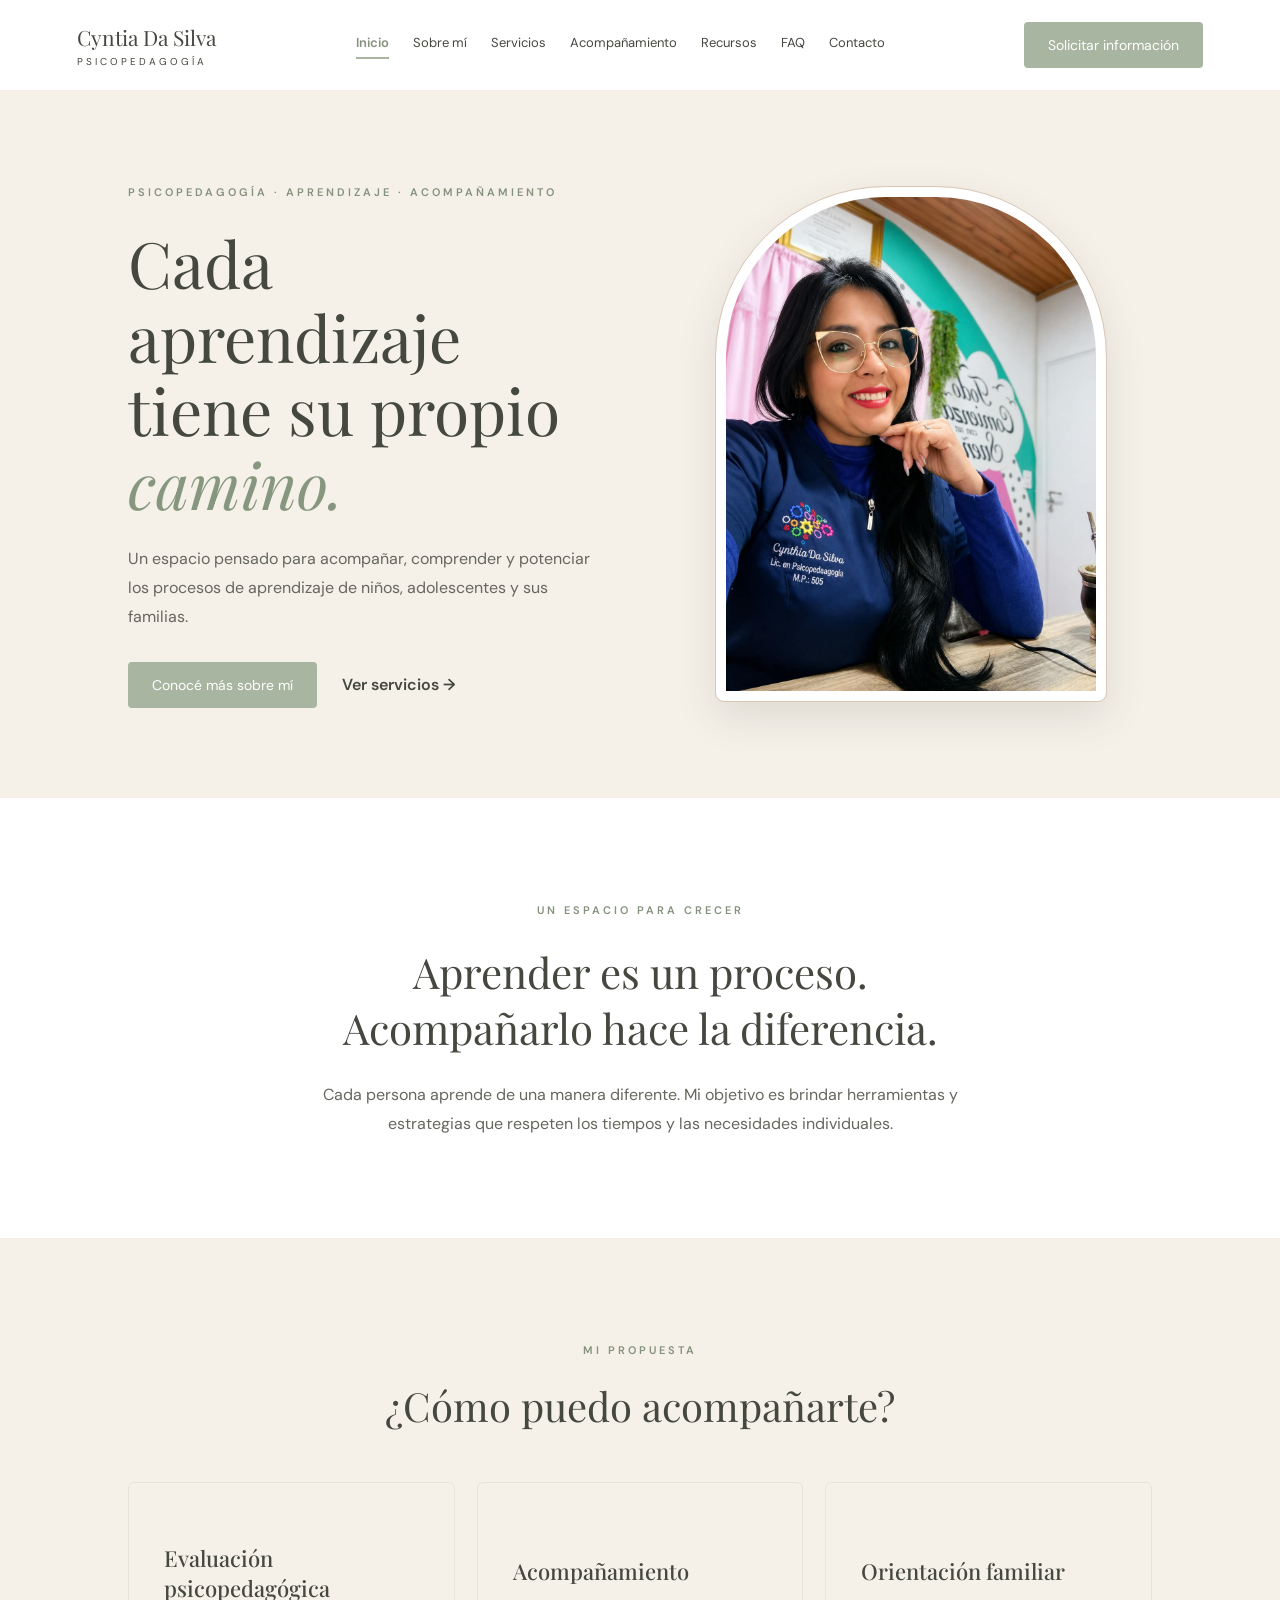
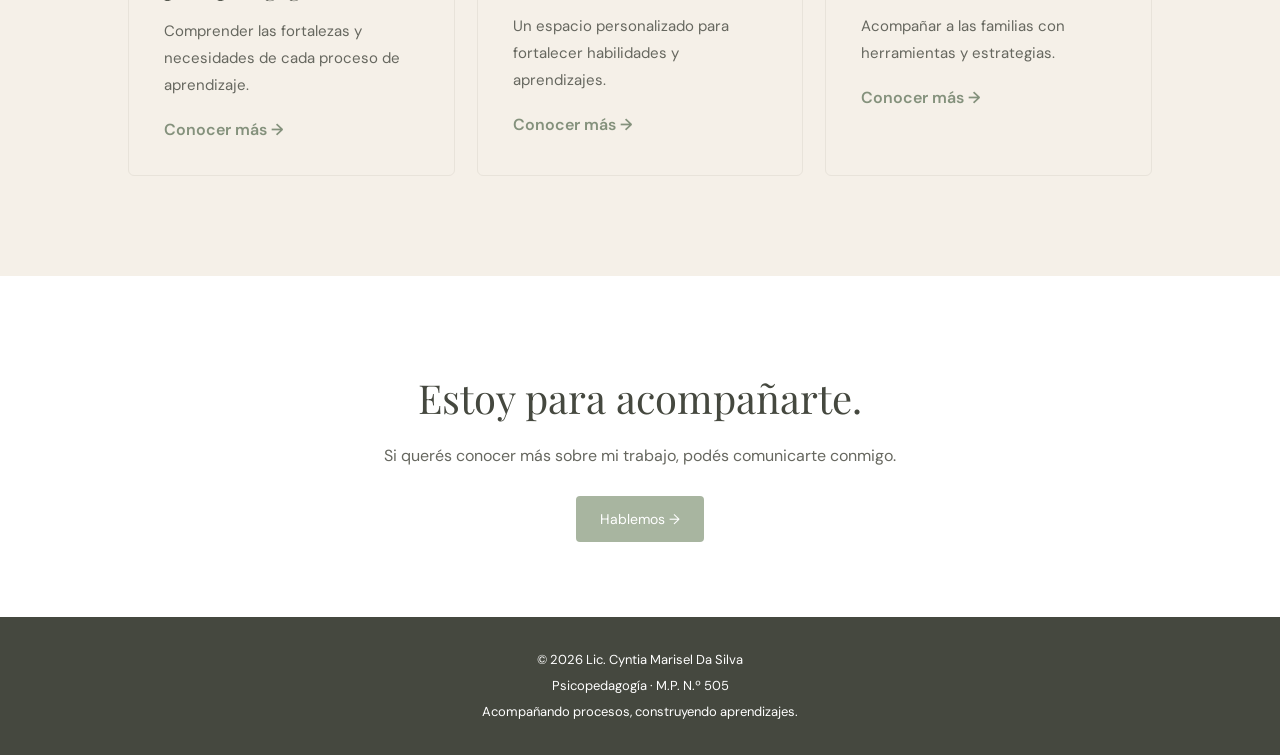
==== index.html @ ce9f972b "Actualizacion pagina de recursos" ====
<!DOCTYPE html>
<html lang="es">

<head>
    <meta charset="UTF-8">
    <meta name="viewport" content="width=device-width, initial-scale=1.0">

    <title>Inicio | Psicopedagogía</title>

    <meta name="description" content="Acompañamiento psicopedagógico para niños, adolescentes y familias.">

    <link rel="stylesheet" href="css/styles.css">

    <link rel="preconnect" href="https://fonts.googleapis.com">
    <link rel="preconnect" href="https://fonts.gstatic.com" crossorigin>

    <link href="https://fonts.googleapis.com/css2?family=DM+Sans:wght@400;500;600;700&family=Playfair+Display:wght@400;500;600&display=swap" rel="stylesheet">
</head>

<body>

    <!-- ENCABEZADO -->
    <header class="navbar">

        <a href="index.html" class="logo">
            Cyntia Da Silva
            <span>PSICOPEDAGOGÍA</span>
        </a>

        <nav>
            <ul class="nav-links">
                <li><a href="index.html" class="active">Inicio</a></li>
                <li><a href="sobre-mi.html">Sobre mí</a></li>
                <li><a href="servicios.html">Servicios</a></li>
                <li><a href="acompanamiento.html">Acompañamiento</a></li>
                <li><a href="recursos.html">Recursos</a></li>
                <li><a href="preguntas.html">FAQ</a></li>
                <li><a href="contacto.html">Contacto</a></li>
            </ul>
        </nav>

        <a href="contacto.html" class="nav-button">
            Solicitar información
        </a>

    </header>


    <!-- PRESENTACIÓN PRINCIPAL -->
    <main>

        <section class="hero">

            <div class="hero-content">

                <span class="eyebrow">
                    PSICOPEDAGOGÍA · APRENDIZAJE · ACOMPAÑAMIENTO
                </span>

                <h1>
                    Cada aprendizaje
                    tiene su propio
                    <span>camino.</span>
                </h1>

                <p>
                    Un espacio pensado para acompañar,
                    comprender y potenciar los procesos
                    de aprendizaje de niños, adolescentes
                    y sus familias.
                </p>

                <div class="hero-buttons">

                    <a href="sobre-mi.html" class="primary-button">
                        Conocé más sobre mí
                    </a>

                    <a href="servicios.html" class="secondary-button">
                        Ver servicios →
                    </a>

                </div>

            </div>


            <div class="hero-image">

                <img src="img/psicopedagoga.jpeg"
                     alt="Psicopedagoga">

            </div>

        </section>


        <!-- FRASE INSTITUCIONAL -->
        <section class="intro">

            <span class="eyebrow">UN ESPACIO PARA CRECER</span>

            <h2>
                Aprender es un proceso.
                <br>
                Acompañarlo hace la diferencia.
            </h2>

            <p>
                Cada persona aprende de una manera diferente.
                Mi objetivo es brindar herramientas y estrategias
                que respeten los tiempos y las necesidades
                individuales.
            </p>

        </section>


        <!-- ACCESOS A SERVICIOS -->
        <section class="home-services">

            <span class="eyebrow">MI PROPUESTA</span>

            <h2>¿Cómo puedo acompañarte?</h2>

            <div class="service-grid">

                <article class="service-card">
                    <h3>Evaluación psicopedagógica</h3>
                    <p>
                        Comprender las fortalezas y necesidades
                        de cada proceso de aprendizaje.
                    </p>
                    <a href="servicios.html">Conocer más →</a>
                </article>

                <article class="service-card">
                    <h3>Acompañamiento</h3>
                    <p>
                        Un espacio personalizado para fortalecer
                        habilidades y aprendizajes.
                    </p>
                    <a href="acompanamiento.html">Conocer más →</a>
                </article>

                <article class="service-card">
                    <h3>Orientación familiar</h3>
                    <p>
                        Acompañar a las familias con herramientas
                        y estrategias.
                    </p>
                    <a href="servicios.html">Conocer más →</a>
                </article>

            </div>

        </section>


        <!-- CONTACTO -->
        <section class="home-contact">

            <h2>Estoy para acompañarte.</h2>

            <p>
                Si querés conocer más sobre mi trabajo,
                podés comunicarte conmigo.
            </p>

            <a href="contacto.html" class="primary-button">
                Hablemos →
            </a>

        </section>

    </main>


    <!-- PIE DE PÁGINA -->
    <footer class="footer">

        <p>
            © 2026 Lic. Cyntia Marisel Da Silva
        </p>

        <p>
            Psicopedagogía · M.P. N.º 505
        </p>

        <p>
            Acompañando procesos, construyendo aprendizajes.
        </p>

    </footer>


    <script src="js/main.js"></script>

</body>
</html>
---- css/styles.css ----
/* =================================
   1. VARIABLES Y CONFIGURACIÓN
================================= */

:root {
    --sage: #A8B5A0;
    --cream: #F5F0E8;
    --beige: #D9C8B8;
    --white: #FFFFFF;
    --dark: #45483F;
    --text: #66675F;
}

* {
    margin: 0;
    padding: 0;
    box-sizing: border-box;
}

html {
    scroll-behavior: smooth;
}

body {
    font-family: 'DM Sans', sans-serif;
    background: var(--cream);
    color: var(--dark);
}


/* =================================
   2. NAVEGACIÓN
================================= */

.navbar {
    min-height: 90px;
    padding: 20px 6%;
    display: flex;
    align-items: center;
    justify-content: space-between;
    gap: 25px;
    background: var(--white);
}

.logo {
    font-family: 'Playfair Display', serif;
    font-size: 21px;
    color: var(--dark);
    text-decoration: none;
    white-space: nowrap;
}

.logo span {
    display: block;
    font-family: 'DM Sans', sans-serif;
    font-size: 10px;
    letter-spacing: 3px;
    margin-top: 4px;
}

.nav-links {
    display: flex;
    gap: 24px;
    list-style: none;
}

.nav-links a {
    text-decoration: none;
    color: var(--dark);
    font-size: 13px;
    transition: 0.3s;
}

.nav-links a:hover,
.nav-links a.active {
    color: #84917C;
}

.nav-button,
.primary-button {
    background: var(--sage);
    color: var(--white);
    padding: 14px 24px;
    text-decoration: none;
    border-radius: 4px;
    display: inline-block;
    transition: 0.3s;
    font-size: 14px;
}

.nav-button:hover,
.primary-button:hover {
    background: var(--dark);
}


/* =================================
   3. PRESENTACIÓN PRINCIPAL
================================= */

.hero {
    min-height: 620px;
    padding: 90px 10%;
    display: grid;
    grid-template-columns: 1fr 1fr;
    align-items: center;
    gap: 60px;
}

.eyebrow {
    font-size: 11px;
    letter-spacing: 3px;
    color: #84917C;
    font-weight: 600;
}

.hero h1 {
    font-family: 'Playfair Display', serif;
    font-size: clamp(42px, 5vw, 66px);
    line-height: 1.15;
    margin: 25px 0;
    font-weight: 400;
}

.hero h1 span {
    color: #87977F;
    font-style: italic;
}

.hero-content p {
    color: var(--text);
    line-height: 1.8;
    max-width: 470px;
    margin-bottom: 30px;
}

.hero-buttons {
    display: flex;
    align-items: center;
    gap: 25px;
    flex-wrap: wrap;
}

.secondary-button {
    color: var(--dark);
    text-decoration: none;
    font-weight: 600;
}

.hero-image {
    display: flex;
    justify-content: center;
    align-items: center;
    height: auto;
    overflow: visible;
}

.hero-image img {
    width: 100%;
    max-width: 390px;
    height: auto;
    max-height: 520px;
    object-fit: contain;
    display: block;

    /* Marco */
    border: 10px solid #FFFFFF;
    outline: 1px solid #D9C8B8;

    /* Forma */
    border-radius: 170px 170px 8px 8px;

    /* Sombra elegante */
    box-shadow: 0 15px 40px rgba(69, 72, 63, 0.13);
}


/* =================================
   4. INTRODUCCIÓN
================================= */

.intro {
    background: var(--white);
    padding: 100px 10%;
    text-align: center;
}

.intro h2 {
    font-family: 'Playfair Display', serif;
    font-size: 42px;
    font-weight: 400;
    margin: 25px 0;
}

.intro p {
    max-width: 650px;
    margin: auto;
    color: var(--text);
    line-height: 1.8;
}


/* =================================
   5. SERVICIOS
================================= */

.home-services {
    padding: 100px 10%;
    text-align: center;
}

.home-services h2,
.home-contact h2 {
    font-family: 'Playfair Display', serif;
    font-size: 40px;
    font-weight: 400;
    margin: 20px 0;
}

.service-grid {
    display: grid;
    grid-template-columns: repeat(3, 1fr);
    gap: 22px;
    margin-top: 50px;
    text-align: left;
}

.service-card {
    background: var(--white);
    padding: 35px;
    border-radius: 5px;
    border: 1px solid #E8E3DA;
    transition: 0.3s;
}

.service-card:hover {
    transform: translateY(-5px);
    box-shadow: 0 10px 30px rgba(0,0,0,0.05);
}

.service-card h3 {
    font-family: 'Playfair Display', serif;
    font-size: 23px;
    margin-bottom: 15px;
}

.service-card p {
    color: var(--text);
    line-height: 1.7;
}

.service-card a {
    display: inline-block;
    margin-top: 20px;
    color: #84917C;
    text-decoration: none;
    font-weight: 600;
}


/* =================================
   6. CONTACTO
================================= */

.home-contact {
    background: var(--white);
    text-align: center;
    padding: 90px 10%;
}

.home-contact p {
    margin-bottom: 25px;
    color: var(--text);
    line-height: 1.8;
}


/* =================================
   7. PIE DE PÁGINA
================================= */

.footer {
    background: var(--dark);
    color: white;
    text-align: center;
    padding: 30px;
    font-size: 13px;
    line-height: 2;
}


/* =================================
   8. RESPONSIVE
================================= */

@media (max-width: 1100px) {

    .navbar {
        flex-wrap: wrap;
        justify-content: center;
    }

    .nav-links {
        flex-wrap: wrap;
        justify-content: center;
    }

}

@media (max-width: 768px) {

    .navbar {
        padding: 20px 5%;
    }

    .nav-links {
        gap: 15px;
    }

    .nav-button {
        display: none;
    }

    .hero {
        grid-template-columns: 1fr;
        padding: 65px 7%;
        gap: 40px;
    }

    .hero-image img {
        height: 350px;
    }

    .hero-buttons {
        align-items: flex-start;
    }

    .service-grid {
        grid-template-columns: 1fr;
    }

    .intro,
    .home-services,
    .home-contact {
        padding: 70px 7%;
    }

    .intro h2,
    .home-services h2,
    .home-contact h2 {
        font-size: 32px;
    }

}


/* =================================
   SOBRE MI - PRESENTACIÓN
================================= */

.about-hero {
    padding: 100px 10%;
    display: grid;
    grid-template-columns: 0.9fr 1.1fr;
    align-items: center;
    gap: 80px;
}

.about-photo {
    display: flex;
    justify-content: center;
}

.about-photo img {
    width: 100%;
    max-width: 390px;
    max-height: 520px;
    object-fit: contain;
    border: 10px solid var(--white);
    outline: 1px solid var(--beige);
    border-radius: 170px 170px 8px 8px;
    box-shadow: 0 15px 40px rgba(69,72,63,0.13);
}

.about-content h1 {
    font-family: 'Playfair Display', serif;
    font-size: clamp(38px, 4vw, 55px);
    font-weight: 400;
    line-height: 1.2;
    margin: 25px 0;
}

.about-content h1 span {
    display: block;
    color: #87977F;
    font-style: italic;
}

.about-content h3 {
    font-size: 17px;
    margin-bottom: 8px;
}

.professional-number {
    display: block;
    color: var(--text);
    font-size: 13px;
    margin-bottom: 25px;
}

.about-content p {
    color: var(--text);
    line-height: 1.9;
    margin-bottom: 25px;
}


/* =================================
   RECORRIDO PROFESIONAL
================================= */

.about-career {
    padding: 100px 10%;
    background: var(--white);
}

.section-heading {
    text-align: center;
    max-width: 700px;
    margin: auto;
}

.section-heading h2 {
    font-family: 'Playfair Display', serif;
    font-size: 42px;
    font-weight: 400;
    margin: 25px 0;
}

.section-heading p {
    color: var(--text);
    line-height: 1.8;
}

.career-grid {
    display: grid;
    grid-template-columns: repeat(3, 1fr);
    gap: 25px;
    margin-top: 60px;
}

.career-card {
    padding: 35px;
    background: var(--cream);
    border-radius: 6px;
    transition: 0.3s;
}

.career-card:hover {
    transform: translateY(-5px);
}

.career-number {
    color: #84917C;
    font-size: 13px;
    letter-spacing: 2px;
}

.career-card h3 {
    font-family: 'Playfair Display', serif;
    font-size: 23px;
    margin: 25px 0 15px;
}

.career-card p {
    color: var(--text);
    line-height: 1.8;
}



/* =================================
   MI MIRADA PSICOPEDAGÓGICA
================================= */

.about-philosophy {
    background: var(--cream);
    padding: 110px 8%;
    text-align: center;
}

.philosophy-content {
    max-width: 760px;
    margin: 0 auto;
}

.about-philosophy h2 {
    font-family: 'Playfair Display', serif;
    font-size: clamp(34px, 4vw, 48px);
    font-weight: 400;
    line-height: 1.25;
    margin: 28px auto;
    color: var(--dark);
}

.about-philosophy p {
    max-width: 680px;
    margin: 0 auto;
    color: var(--text);
    font-size: 16px;
    line-height: 2;
}

/* VERSIÓN MÓVIL */

@media (max-width: 768px) {
    .about-philosophy {
        padding: 75px 7%;
    }

    .about-philosophy h2 {
        font-size: 34px;
    }

    .about-philosophy p {
        font-size: 15px;
    }
}




/* =================================
   MI COMPROMISO
================================= */

.about-commitment {
    background: var(--beige);
    padding: 100px 8%;
    text-align: center;
}

.about-commitment .eyebrow {
    color: var(--dark);
}

.about-commitment h2 {
    font-family: 'Playfair Display', serif;
    font-size: clamp(34px, 4vw, 46px);
    font-weight: 400;
    line-height: 1.3;
    max-width: 750px;
    margin: 28px auto;
    color: var(--dark);
}

.about-commitment p {
    color: var(--dark);
    font-size: 16px;
    line-height: 1.9;
    max-width: 650px;
    margin: 0 auto;
}

.commitment-decoration {
    max-width: 650px;
    margin: 45px auto 0;
    padding-top: 30px;
    border-top: 1px solid rgba(69, 72, 63, 0.2);
    font-family: 'Playfair Display', serif;
    font-size: 23px;
    font-style: italic;
    line-height: 1.6;
    color: var(--dark);
}

@media (max-width: 768px) {
    .about-commitment {
        padding: 75px 7%;
    }

    .about-commitment h2 {
        font-size: 34px;
    }

    .commitment-decoration {
        font-size: 20px;
    }
}


/* =================================
   RESPONSIVE SOBRE MI
================================= */

@media (max-width: 768px) {

    .about-hero {
        grid-template-columns: 1fr;
        padding: 65px 7%;
        gap: 45px;
    }

    .about-photo img {
        max-width: 330px;
    }

    .career-grid {
        grid-template-columns: 1fr;
    }

    .about-career {
        padding: 75px 7%;
    }

    .about-philosophy,
    .about-commitment {
        padding: 75px 7%;
    }

    .about-philosophy h2,
    .about-commitment h2 {
        font-size: 33px;
    }

    .section-heading h2 {
        font-size: 34px;
    }

}


/* Ajustes visuales de Sobre mí */

.about-hero {
    min-height: 650px;
    padding-top: 70px;
    padding-bottom: 70px;
}

.about-career {
    padding-top: 75px;
}

.nav-links a.active {
    color: #84917C;
    font-weight: 600;
}

.nav-links a.active::after {
    content: "";
    display: block;
    width: 100%;
    height: 2px;
    background: #A8B5A0;
    margin-top: 5px;
}


/* Mejoras para las tarjetas del recorrido */

.career-card {
    min-height: 205px;
    padding: 35px 32px;
    display: flex;
    flex-direction: column;
    justify-content: center;
}

.career-number {
    display: block;
    font-family: 'DM Sans', sans-serif;
    font-size: 13px;
    letter-spacing: 3px;
    color: #84917C;
    margin-bottom: 18px;
}

.career-card h3 {
    margin: 0 0 15px;
}

.career-card p {
    margin: 0;
}

.home-contact {
    padding: 75px 8%;
}

.home-contact h2 {
    margin-bottom: 18px;
}

.home-contact p {
    margin-bottom: 25px;
}


/* =================================
   SERVICIOS - PRESENTACIÓN
================================= */

.services-hero {
    background: var(--cream);
    padding: 120px 10%;
    text-align: center;
    min-height: 430px;
    display: flex;
    flex-direction: column;
    justify-content: center;
    align-items: center;
}

.services-hero h1 {
    font-family: 'Playfair Display', serif;
    font-size: clamp(40px, 5vw, 58px);
    font-weight: 400;
    line-height: 1.2;
    max-width: 800px;
    margin: 25px auto;
    color: var(--dark);
}

.services-hero h1 span {
    display: block;
    color: #84917C;
    font-style: italic;
}

.services-hero p {
    max-width: 650px;
    color: var(--text);
    font-size: 16px;
    line-height: 1.9;
}

@media (max-width: 768px) {
    .services-hero {
        padding: 85px 7%;
    }

    .services-hero h1 {
        font-size: 38px;
    }
}


/* =================================
   LISTADO DE SERVICIOS
================================= */

.services-list {
    padding: 100px 10%;
    background: var(--white);
}

.services-grid {
    display: grid;
    grid-template-columns: repeat(3, 1fr);
    gap: 25px;
    margin-top: 60px;
}

.service-card {
    background: var(--cream);
    padding: 35px;
    min-height: 230px;
    border-radius: 6px;
    transition: transform 0.3s ease;
}

.service-card:hover {
    transform: translateY(-5px);
}

.service-number {
    color: #84917C;
    font-size: 13px;
    letter-spacing: 3px;
}

.service-card h3 {
    font-family: 'Playfair Display', serif;
    font-size: 22px;
    font-weight: 500;
    margin: 25px 0 15px;
    color: var(--dark);
}

.service-card p {
    color: var(--text);
    line-height: 1.8;
    font-size: 15px;
    margin: 0;
}

@media (max-width: 900px) {
    .services-grid {
        grid-template-columns: repeat(2, 1fr);
    }
}

@media (max-width: 600px) {
    .services-list {
        padding: 75px 7%;
    }

    .services-grid {
        grid-template-columns: 1fr;
    }
}

/* Uniformidad de tarjetas de servicios */

.service-card {
    min-height: 245px;
    display: flex;
    flex-direction: column;
    justify-content: flex-start;
}

.service-card h3 {
    min-height: 55px;
    display: flex;
    align-items: center;
}


/* =================================
   PROCESO DE ACOMPAÑAMIENTO
================================= */

.service-process {
    padding: 100px 10%;
    background: var(--cream);
}

.process-grid {
    display: grid;
    grid-template-columns: repeat(4, 1fr);
    gap: 30px;
    margin-top: 65px;
}

.process-step {
    border-top: 1px solid var(--beige);
    padding-top: 25px;
}

.process-step span {
    color: #84917C;
    font-size: 14px;
    letter-spacing: 3px;
}

.process-step h3 {
    font-family: 'Playfair Display', serif;
    font-size: 23px;
    font-weight: 500;
    margin: 22px 0 15px;
    color: var(--dark);
}

.process-step p {
    color: var(--text);
    line-height: 1.8;
    font-size: 15px;
}

@media (max-width: 900px) {
    .process-grid {
        grid-template-columns: repeat(2, 1fr);
    }
}

@media (max-width: 600px) {
    .service-process {
        padding: 75px 7%;
    }

    .process-grid {
        grid-template-columns: 1fr;
        gap: 35px;
    }
}


/* =================================
   CIERRE DE SERVICIOS
================================= */

.services-contact {
    background: var(--beige);
    padding: 100px 8%;
    text-align: center;
}

.services-contact h2 {
    max-width: 750px;
    margin: 28px auto;
    font-family: 'Playfair Display', serif;
    font-size: clamp(34px, 4vw, 46px);
    font-weight: 400;
    line-height: 1.3;
    color: var(--dark);
}

.services-contact p {
    max-width: 620px;
    margin: 0 auto 30px;
    color: var(--text);
    line-height: 1.9;
}

@media (max-width: 768px) {
    .services-contact {
        padding: 75px 7%;
    }

    .services-contact h2 {
        font-size: 34px;
    }
}


/* =================================
   ACOMPAÑAMIENTO - PRESENTACIÓN
================================= */

.accompaniment-hero {
    background: var(--cream);
    padding: 120px 10%;
    min-height: 500px;
    display: flex;
    flex-direction: column;
    justify-content: center;
    align-items: center;
    text-align: center;
}

.accompaniment-hero h1 {
    max-width: 850px;
    margin: 25px auto;
    font-family: 'Playfair Display', serif;
    font-size: clamp(40px, 5vw, 58px);
    font-weight: 400;
    line-height: 1.2;
    color: var(--dark);
}

.accompaniment-hero h1 span {
    display: block;
    color: #84917C;
    font-style: italic;
}

.accompaniment-hero p {
    max-width: 680px;
    color: var(--text);
    font-size: 16px;
    line-height: 1.9;
}

@media (max-width: 768px) {
    .accompaniment-hero {
        padding: 85px 7%;
        min-height: 430px;
    }

    .accompaniment-hero h1 {
        font-size: 38px;
    }
}


/* =================================
   ESPACIOS DE ACOMPAÑAMIENTO
================================= */

.accompaniment-list {
    padding: 100px 10%;
    background: var(--white);
}

.accompaniment-grid {
    display: grid;
    grid-template-columns: repeat(3, 1fr);
    gap: 25px;
    margin-top: 60px;
}

.accompaniment-card {
    background: var(--cream);
    padding: 35px;
    border-radius: 6px;
    min-height: 300px;
    transition: transform 0.3s ease;
}

.accompaniment-card:hover {
    transform: translateY(-5px);
}

.accompaniment-number {
    color: #84917C;
    font-size: 13px;
    letter-spacing: 3px;
}

.accompaniment-card h3 {
    font-family: 'Playfair Display', serif;
    font-size: 25px;
    font-weight: 500;
    color: var(--dark);
    margin: 22px 0 15px;
}

.accompaniment-card p {
    color: var(--text);
    line-height: 1.8;
    font-size: 15px;
}

.accompaniment-card ul {
    padding-left: 18px;
    margin-top: 20px;
}

.accompaniment-card li {
    color: var(--text);
    line-height: 1.9;
    font-size: 14px;
}

@media (max-width: 900px) {
    .accompaniment-grid {
        grid-template-columns: repeat(2, 1fr);
    }
}

@media (max-width: 600px) {
    .accompaniment-list {
        padding: 75px 7%;
    }

    .accompaniment-grid {
        grid-template-columns: 1fr;
    }
}

/* =================================
   DISTRIBUCIÓN DE TARJETAS
================================= */

.accompaniment-grid {
    display: grid;
    grid-template-columns: repeat(6, 1fr);
    gap: 25px;
}

/* Primera fila: tres tarjetas */

.accompaniment-card:nth-child(1),
.accompaniment-card:nth-child(2),
.accompaniment-card:nth-child(3) {
    grid-column: span 2;
}

/* Segunda fila: dos tarjetas centradas */

.accompaniment-card:nth-child(4) {
    grid-column: 2 / span 2;
    margin: 0;
    width: auto;
}

.accompaniment-card:nth-child(5) {
    grid-column: 4 / span 2;
    margin: 0;
    width: auto;
}

/* Tablets */

@media (max-width: 900px) {
    .accompaniment-grid {
        grid-template-columns: repeat(2, 1fr);
    }

    .accompaniment-card:nth-child(n) {
        grid-column: auto;
        margin: 0;
        width: auto;
    }
}

/* Celulares */

@media (max-width: 600px) {
    .accompaniment-grid {
        grid-template-columns: 1fr;
    }
}


/* =================================
   CIERRE DE ACOMPAÑAMIENTO
================================= */

.accompaniment-contact {
    background: var(--beige);
    padding: 100px 8%;
    text-align: center;
}

.accompaniment-contact h2 {
    max-width: 750px;
    margin: 28px auto;
    font-family: 'Playfair Display', serif;
    font-size: clamp(34px, 4vw, 46px);
    font-weight: 400;
    line-height: 1.3;
    color: var(--dark);
}

.accompaniment-contact p {
    max-width: 620px;
    margin: 0 auto 30px;
    color: var(--text);
    line-height: 1.9;
}

@media (max-width: 768px) {
    .accompaniment-contact {
        padding: 75px 7%;
    }

    .accompaniment-contact h2 {
        font-size: 34px;
    }
}


/* =================================
   RECURSOS - PRESENTACIÓN
================================= */

.resources-hero {
    background: var(--cream);
    padding: 120px 10%;
    min-height: 500px;
    display: flex;
    flex-direction: column;
    justify-content: center;
    align-items: center;
    text-align: center;
}

.resources-hero h1 {
    max-width: 900px;
    margin: 25px auto;
    font-family: 'Playfair Display', serif;
    font-size: clamp(40px, 5vw, 58px);
    font-weight: 400;
    line-height: 1.2;
    color: var(--dark);
}

.resources-hero h1 span {
    display: block;
    color: #84917C;
    font-style: italic;
}

.resources-hero p {
    max-width: 680px;
    color: var(--text);
    font-size: 16px;
    line-height: 1.9;
}

@media (max-width: 768px) {
    .resources-hero {
        padding: 85px 7%;
        min-height: 430px;
    }

    .resources-hero h1 {
        font-size: 38px;
    }
}


/* =================================
   CATEGORÍAS DE RECURSOS
================================= */

.resources-list {
    padding: 100px 10%;
    background: var(--white);
}

.resources-grid {
    display: grid;
    grid-template-columns: repeat(3, 1fr);
    gap: 25px;
    margin-top: 60px;
}

.resource-card {
    background: var(--cream);
    padding: 35px;
    min-height: 260px;
    border-radius: 6px;
    transition: transform 0.3s ease;
}

.resource-card:hover {
    transform: translateY(-5px);
}

.resource-card > span {
    color: #84917C;
    font-size: 13px;
    letter-spacing: 3px;
}

.resource-card h3 {
    font-family: 'Playfair Display', serif;
    font-size: 23px;
    font-weight: 500;
    color: var(--dark);
    margin: 25px 0 15px;
}

.resource-card p {
    color: var(--text);
    line-height: 1.8;
    font-size: 15px;
}

.resource-card a {
    display: inline-block;
    margin-top: 15px;
    color: #84917C;
    text-decoration: none;
    font-weight: 600;
    font-size: 14px;
}

.resource-card a:hover {
    color: var(--dark);
}

@media (max-width: 900px) {
    .resources-grid {
        grid-template-columns: repeat(2, 1fr);
    }
}

@media (max-width: 600px) {
    .resources-list {
        padding: 75px 7%;
    }

    .resources-grid {
        grid-template-columns: 1fr;
    }
}

/* Alinear enlaces de recursos */

.resource-card {
    display: flex;
    flex-direction: column;
}

.resource-card a {
    margin-top: auto;
    padding-top: 18px;
    align-self: flex-start;
}


/* =================================
   DETALLE DE RECURSOS
================================= */

.resource-details {
    padding: 40px 10% 100px;
    background: var(--cream);
}

.resource-detail {
    max-width: 850px;
    margin: 0 auto;
    padding: 65px 55px;
    border-bottom: 1px solid var(--beige);
    scroll-margin-top: 30px;
}

.resource-detail h2 {
    font-family: 'Playfair Display', serif;
    font-size: 36px;
    font-weight: 400;
    color: var(--dark);
    margin: 22px 0;
}

.resource-detail > p {
    color: var(--text);
    line-height: 1.9;
    font-size: 16px;
}

.resource-tip {
    background: var(--white);
    padding: 25px 30px;
    margin-top: 30px;
    border-left: 3px solid var(--sage);
}

.resource-tip h3 {
    font-family: 'Playfair Display', serif;
    font-size: 21px;
    font-weight: 500;
    margin-bottom: 12px;
    color: var(--dark);
}

.resource-tip p {
    color: var(--text);
    line-height: 1.8;
    margin: 0;
}

@media (max-width: 600px) {
    .resource-details {
        padding: 30px 7% 70px;
    }

    .resource-detail {
        padding: 45px 10px;
    }

    .resource-detail h2 {
        font-size: 30px;
    }

    .resource-tip {
        padding: 22px;
    }
}


/* =================================
   ACTIVIDADES PRÁCTICAS
================================= */

.home-activities {
    padding: 100px 10%;
    background: var(--white);
}

.activities-grid {
    display: grid;
    grid-template-columns: repeat(2, 1fr);
    gap: 25px;
    margin-top: 60px;
}

.activity-card {
    background: var(--cream);
    padding: 35px;
    border-radius: 6px;
    min-height: 280px;
    display: flex;
    flex-direction: column;
    transition: transform 0.3s ease;
}

.activity-card:hover {
    transform: translateY(-5px);
}

.activity-category {
    color: #84917C;
    font-size: 12px;
    font-weight: 600;
    letter-spacing: 2px;
}

.activity-card h3 {
    font-family: 'Playfair Display', serif;
    font-size: 25px;
    font-weight: 500;
    color: var(--dark);
    margin: 22px 0 15px;
}

.activity-card > p {
    color: var(--text);
    font-size: 15px;
    line-height: 1.8;
    margin-bottom: 25px;
}

.activity-info {
    margin-top: auto;
    padding-top: 18px;
    border-top: 1px solid var(--beige);
    display: flex;
    flex-direction: column;
    gap: 6px;
}

.activity-info strong {
    color: var(--dark);
    font-size: 14px;
}

.activity-info span {
    color: var(--text);
    font-size: 14px;
}

.activities-note {
    max-width: 700px;
    margin: 55px auto 0;
    text-align: center;
    font-family: 'Playfair Display', serif;
    font-style: italic;
    font-size: 20px;
    line-height: 1.7;
    color: var(--dark);
}

@media (max-width: 768px) {
    .home-activities {
        padding: 75px 7%;
    }

    .activities-grid {
        grid-template-columns: 1fr;
    }

    .activity-card {
        min-height: 250px;
    }
}
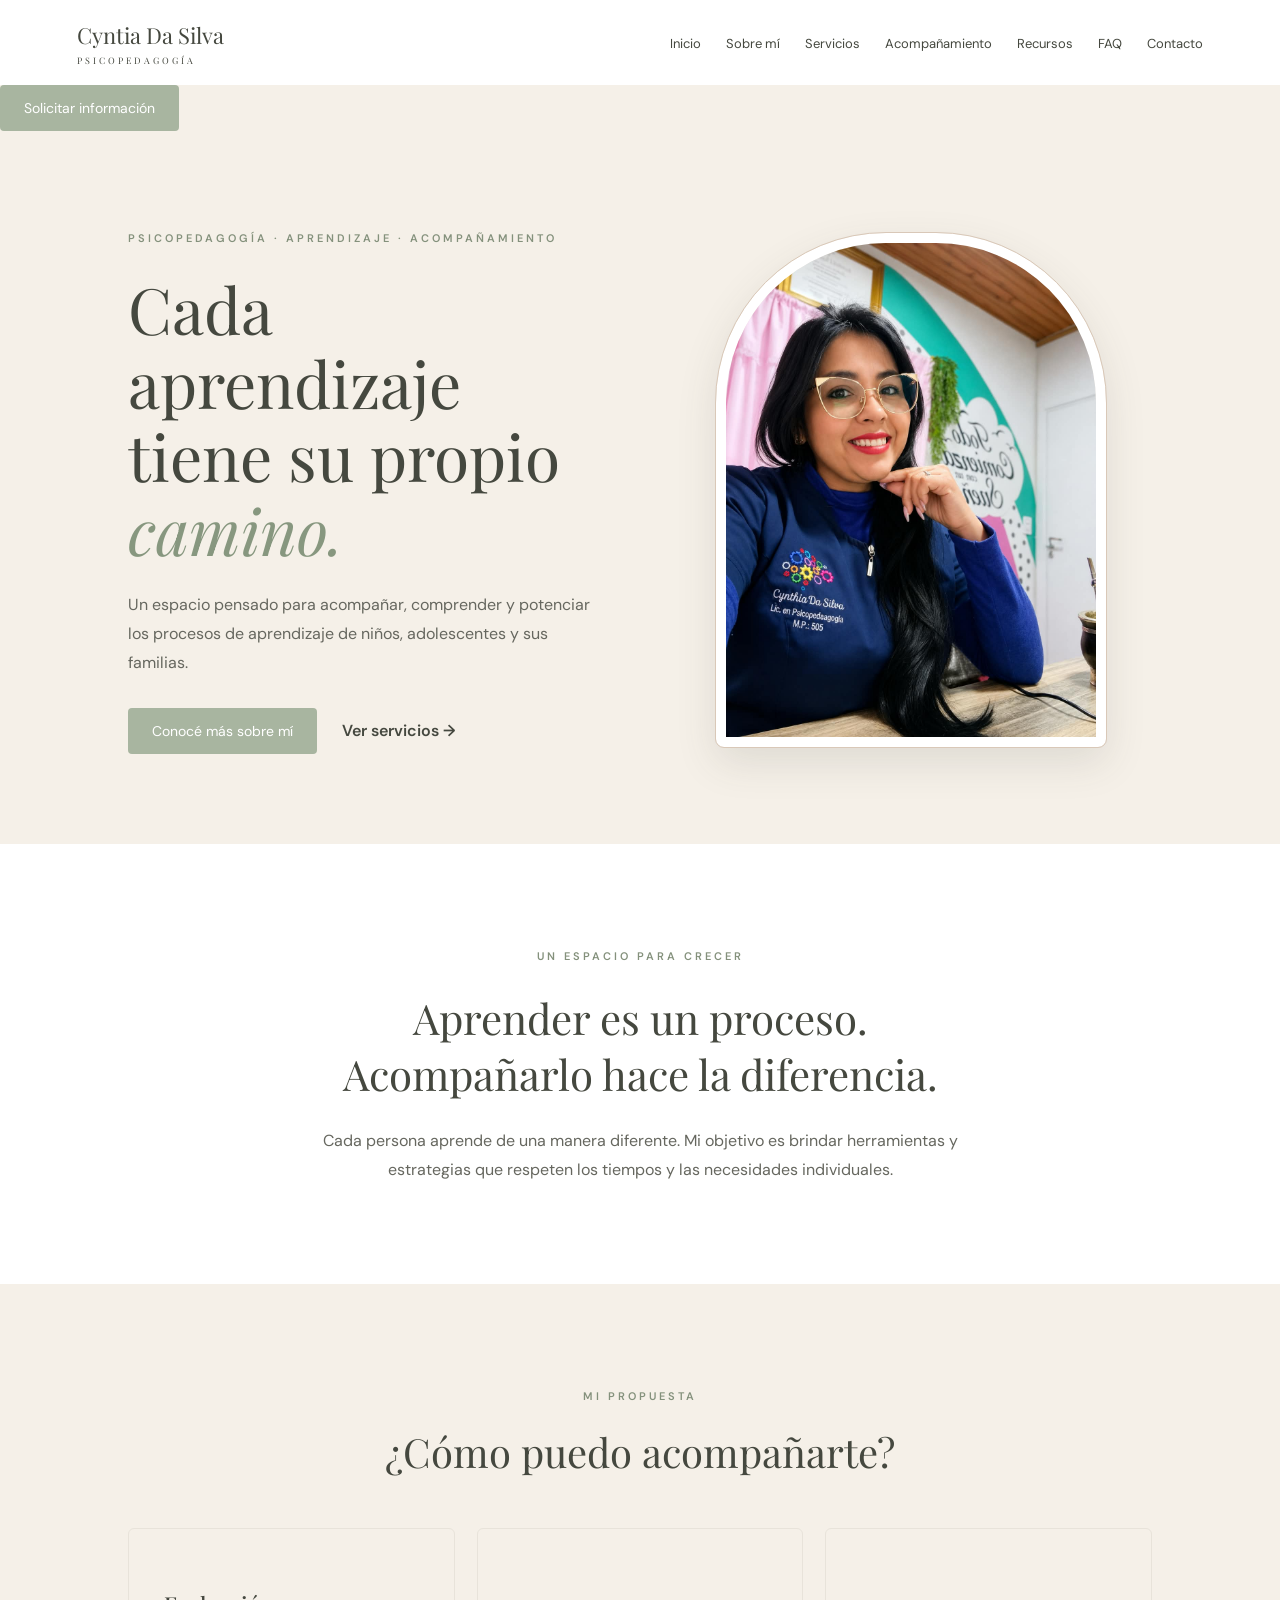
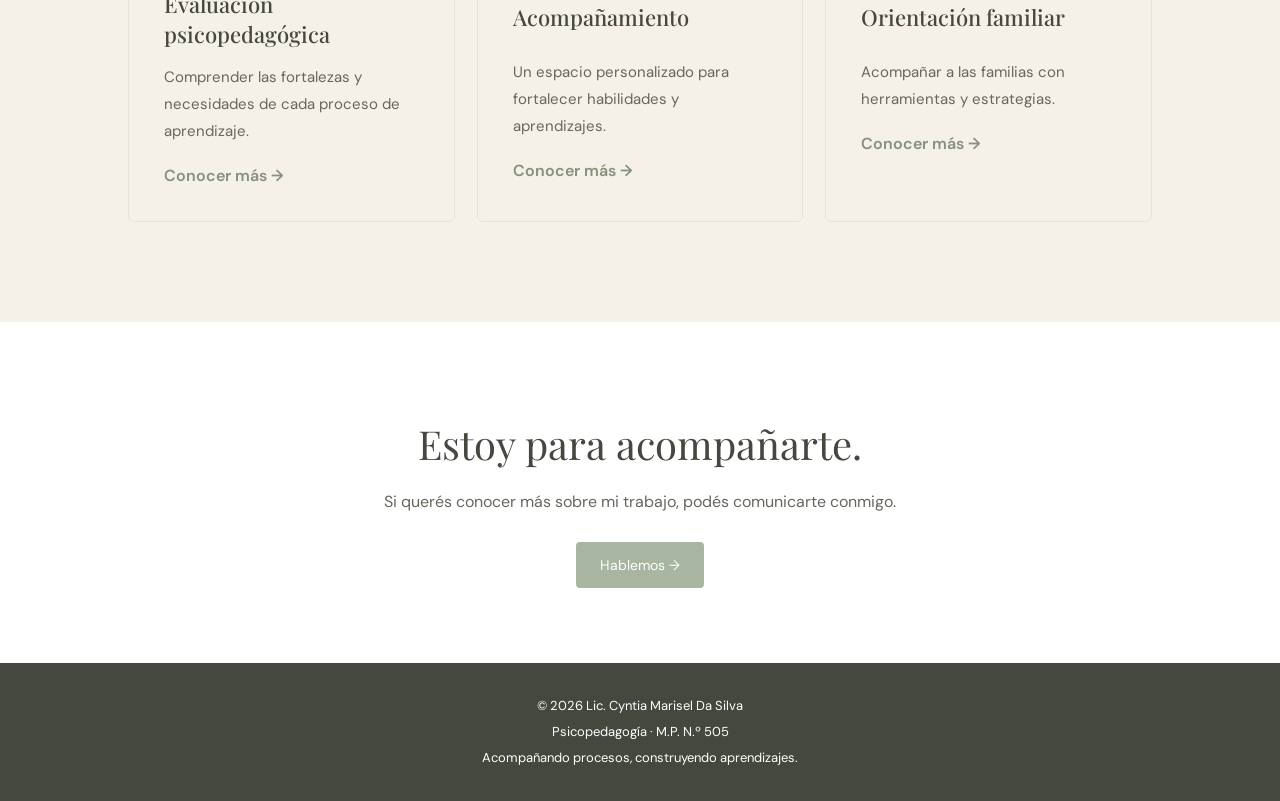
==== commit d4feeac9: "Actualización completa del sitio web" ====
--- a/index.html
+++ b/index.html
@@ -21,25 +21,36 @@
 <body>
 
     <!-- ENCABEZADO -->
-    <header class="navbar">
-
-        <a href="index.html" class="logo">
-            Cyntia Da Silva
-            <span>PSICOPEDAGOGÍA</span>
-        </a>
-
-        <nav>
-            <ul class="nav-links">
-                <li><a href="index.html" class="active">Inicio</a></li>
-                <li><a href="sobre-mi.html">Sobre mí</a></li>
-                <li><a href="servicios.html">Servicios</a></li>
-                <li><a href="acompanamiento.html">Acompañamiento</a></li>
-                <li><a href="recursos.html">Recursos</a></li>
-                <li><a href="preguntas.html">FAQ</a></li>
-                <li><a href="contacto.html">Contacto</a></li>
-            </ul>
-        </nav>
-
+<header class="site-header">
+
+    <a href="index.html" class="logo">
+        Cyntia Da Silva
+        <span>PSICOPEDAGOGÍA</span>
+    </a>
+
+    <nav class="site-nav">
+
+        <button class="menu-toggle" id="menu-toggle"
+                aria-label="Abrir menú"
+                aria-expanded="false">
+            <span></span>
+            <span></span>
+            <span></span>
+        </button>
+
+        <ul class="nav-links" id="nav-links">
+            <li><a href="index.html">Inicio</a></li>
+            <li><a href="sobre-mi.html">Sobre mí</a></li>
+            <li><a href="servicios.html">Servicios</a></li>
+            <li><a href="acompanamiento.html">Acompañamiento</a></li>
+            <li><a href="recursos.html">Recursos</a></li>
+            <li><a href="preguntas.html">FAQ</a></li>
+            <li><a href="contacto.html">Contacto</a></li>
+        </ul>
+
+    </nav>
+
+</header>
         <a href="contacto.html" class="nav-button">
             Solicitar información
         </a>
--- a/css/styles.css
+++ b/css/styles.css
@@ -1450,3 +1450,851 @@
         min-height: 250px;
     }
 }
+
+
+/* =================================
+   PREGUNTAS FRECUENTES
+================================= */
+
+.faq-hero {
+    background: var(--cream);
+    padding: 120px 10%;
+    min-height: 470px;
+    display: flex;
+    flex-direction: column;
+    justify-content: center;
+    align-items: center;
+    text-align: center;
+}
+
+.faq-hero h1 {
+    max-width: 850px;
+    margin: 25px auto;
+    font-family: 'Playfair Display', serif;
+    font-size: clamp(40px, 5vw, 58px);
+    font-weight: 400;
+    line-height: 1.2;
+    color: var(--dark);
+}
+
+.faq-hero h1 span {
+    display: block;
+    color: #84917C;
+    font-style: italic;
+}
+
+.faq-hero p {
+    max-width: 650px;
+    color: var(--text);
+    line-height: 1.9;
+}
+
+/* LISTA DE PREGUNTAS */
+
+.faq-section {
+    padding: 100px 10%;
+    background: var(--white);
+}
+
+.faq-container {
+    max-width: 900px;
+    margin: 60px auto 0;
+}
+
+.faq-item {
+    border-bottom: 1px solid var(--beige);
+    padding: 25px 5px;
+}
+
+.faq-item summary {
+    cursor: pointer;
+    list-style: none;
+    position: relative;
+    padding-right: 40px;
+    font-family: 'Playfair Display', serif;
+    font-size: 21px;
+    color: var(--dark);
+}
+
+.faq-item summary::-webkit-details-marker {
+    display: none;
+}
+
+.faq-item summary::after {
+    content: '+';
+    position: absolute;
+    right: 5px;
+    top: -5px;
+    font-family: 'DM Sans', sans-serif;
+    font-size: 28px;
+    color: #84917C;
+    transition: transform 0.3s ease;
+}
+
+.faq-item[open] summary::after {
+    content: '−';
+}
+
+.faq-item p {
+    color: var(--text);
+    line-height: 1.9;
+    font-size: 15px;
+    max-width: 780px;
+    margin-top: 20px;
+    padding-right: 30px;
+}
+
+/* CIERRE */
+
+.faq-contact {
+    background: var(--beige);
+    padding: 100px 10%;
+    text-align: center;
+}
+
+.faq-contact h2 {
+    font-family: 'Playfair Display', serif;
+    font-size: clamp(34px, 4vw, 48px);
+    font-weight: 400;
+    line-height: 1.3;
+    color: var(--dark);
+    max-width: 750px;
+    margin: 25px auto;
+}
+
+.faq-contact h2 span {
+    display: block;
+    font-style: italic;
+}
+
+.faq-contact p {
+    color: var(--text);
+    line-height: 1.8;
+    margin-bottom: 30px;
+}
+
+@media (max-width: 600px) {
+
+    .faq-hero {
+        padding: 85px 7%;
+        min-height: 420px;
+    }
+
+    .faq-hero h1 {
+        font-size: 38px;
+    }
+
+    .faq-section {
+        padding: 75px 7%;
+    }
+
+    .faq-item summary {
+        font-size: 19px;
+    }
+
+    .faq-contact {
+        padding: 75px 7%;
+    }
+
+}
+
+.faq-contact .btn-primary {
+    display: inline-block;
+    background: var(--sage);
+    color: var(--white);
+    padding: 14px 28px;
+    border-radius: 4px;
+    text-decoration: none;
+    font-family: 'DM Sans', sans-serif;
+    font-size: 14px;
+    transition: background 0.3s ease;
+}
+
+.faq-contact .btn-primary:hover {
+    background: var(--dark);
+}
+
+
+/* =================================
+   CONTACTO
+================================= */
+
+.contact-hero {
+    background: var(--cream);
+    padding: 115px 10%;
+    min-height: 450px;
+    display: flex;
+    flex-direction: column;
+    justify-content: center;
+    align-items: center;
+    text-align: center;
+}
+
+.contact-hero h1 {
+    font-family: 'Playfair Display', serif;
+    font-size: clamp(42px, 5vw, 60px);
+    font-weight: 400;
+    line-height: 1.2;
+    color: var(--dark);
+    margin: 25px 0;
+}
+
+.contact-hero h1 span {
+    display: block;
+    color: #84917C;
+    font-style: italic;
+}
+
+.contact-hero p {
+    max-width: 650px;
+    color: var(--text);
+    line-height: 1.9;
+}
+
+/* INFORMACIÓN */
+
+.contact-information {
+    background: var(--white);
+    padding: 100px 10%;
+}
+
+.contact-heading {
+    text-align: center;
+}
+
+.contact-heading h2 {
+    font-family: 'Playfair Display', serif;
+    font-size: 40px;
+    font-weight: 400;
+    color: var(--dark);
+    margin: 22px 0;
+}
+
+.contact-heading p {
+    color: var(--text);
+    line-height: 1.8;
+}
+
+.contact-grid {
+    display: grid;
+    grid-template-columns: repeat(3, 1fr);
+    gap: 25px;
+    margin-top: 60px;
+}
+
+.contact-card {
+    background: var(--cream);
+    padding: 38px;
+    min-height: 280px;
+    border-radius: 5px;
+    display: flex;
+    flex-direction: column;
+    align-items: flex-start;
+}
+
+.contact-number {
+    color: #84917C;
+    font-size: 13px;
+    letter-spacing: 3px;
+}
+
+.contact-card h3 {
+    font-family: 'Playfair Display', serif;
+    font-size: 25px;
+    font-weight: 500;
+    color: var(--dark);
+    margin: 25px 0 15px;
+}
+
+.contact-card p {
+    color: var(--text);
+    line-height: 1.8;
+    font-size: 15px;
+}
+
+.contact-card .contact-detail {
+    margin-top: 12px;
+}
+
+.contact-card a {
+    display: inline-block;
+    margin-top: auto;
+    padding-top: 25px;
+    color: #84917C;
+    text-decoration: none;
+    font-size: 14px;
+    font-weight: 600;
+}
+
+.contact-card a:hover {
+    color: var(--dark);
+}
+
+/* CIERRE */
+
+.contact-closing {
+    background: var(--beige);
+    padding: 100px 10%;
+    text-align: center;
+}
+
+.contact-closing h2 {
+    font-family: 'Playfair Display', serif;
+    font-size: clamp(36px, 4vw, 50px);
+    font-weight: 400;
+    color: var(--dark);
+    line-height: 1.3;
+    margin: 25px auto;
+}
+
+.contact-closing h2 span {
+    display: block;
+    font-style: italic;
+}
+
+.contact-closing p {
+    color: var(--text);
+    line-height: 1.8;
+}
+
+/* RESPONSIVE */
+
+@media (max-width: 900px) {
+    .contact-grid {
+        grid-template-columns: repeat(2, 1fr);
+    }
+}
+
+@media (max-width: 600px) {
+    .contact-hero {
+        padding: 85px 7%;
+        min-height: 400px;
+    }
+
+    .contact-information {
+        padding: 75px 7%;
+    }
+
+    .contact-heading h2 {
+        font-size: 32px;
+    }
+
+    .contact-grid {
+        grid-template-columns: 1fr;
+    }
+
+    .contact-card {
+        min-height: 250px;
+    }
+
+    .contact-closing {
+        padding: 75px 7%;
+    }
+}
+
+
+/* =================================
+   ANIMACIONES DE BOTONES
+================================= */
+
+.btn-primary,
+.nav-button,
+.contact-card a,
+.resource-card a,
+.faq-contact .btn-primary {
+    transition:
+        transform 0.3s ease,
+        background-color 0.3s ease,
+        color 0.3s ease,
+        box-shadow 0.3s ease;
+}
+
+/* Efecto al pasar el mouse */
+
+.btn-primary:hover,
+.nav-button:hover {
+    transform: translateY(-4px);
+    box-shadow: 0 8px 20px rgba(69, 72, 63, 0.15);
+}
+
+/* Efecto de clic */
+
+.btn-primary:active,
+.nav-button:active {
+    transform: translateY(-1px) scale(0.97);
+}
+
+/* Enlaces de tarjetas */
+
+.contact-card a,
+.resource-card a {
+    transition: transform 0.3s ease, color 0.3s ease;
+}
+
+.contact-card a:hover,
+.resource-card a:hover {
+    transform: translateX(6px);
+    color: var(--dark);
+}
+
+/* Botones con movimiento suave */
+
+.nav-button,
+.btn-primary {
+    position: relative;
+    overflow: hidden;
+}
+
+/* Accesibilidad: respetar preferencias de movimiento */
+
+@media (prefers-reduced-motion: reduce) {
+    .btn-primary,
+    .nav-button,
+    .contact-card a,
+    .resource-card a {
+        transition: none;
+    }
+}
+
+
+/* =================================
+   RESPONSIVE GENERAL
+================================= */
+
+* {
+    box-sizing: border-box;
+}
+
+html {
+    width: 100%;
+    overflow-x: hidden;
+    scroll-behavior: smooth;
+}
+
+body {
+    width: 100%;
+    max-width: 100%;
+    margin: 0;
+    overflow-x: hidden;
+}
+
+img {
+    max-width: 100%;
+    height: auto;
+}
+
+h1, h2, h3, p {
+    overflow-wrap: break-word;
+}
+
+/* =================================
+   TABLETS
+================================= */
+
+@media (max-width: 900px) {
+
+    .hero {
+        gap: 40px;
+        padding: 80px 6%;
+    }
+
+    .hero-content {
+        max-width: 100%;
+    }
+
+    .hero-image img {
+        max-width: 340px;
+    }
+
+    .resources-grid,
+    .contact-grid {
+        grid-template-columns: repeat(2, minmax(0, 1fr));
+    }
+
+}
+
+/* =================================
+   CELULARES
+================================= */
+
+@media (max-width: 600px) {
+
+    /* ESTRUCTURA */
+
+    section {
+        width: 100%;
+        max-width: 100%;
+    }
+
+    .section-heading {
+        padding-left: 5px;
+        padding-right: 5px;
+    }
+
+    /* MENÚ */
+
+    .navbar {
+        width: 100%;
+        padding: 18px 15px;
+        display: flex;
+        flex-direction: column;
+        align-items: center;
+        gap: 18px;
+        position: relative;
+    }
+
+    .logo {
+        text-align: center;
+        margin: 0;
+    }
+
+    .navbar nav {
+        width: 100%;
+    }
+
+    .nav-links {
+        display: flex;
+        flex-wrap: wrap;
+        justify-content: center;
+        align-items: center;
+        gap: 12px 17px;
+        padding: 0;
+        margin: 0;
+        list-style: none;
+    }
+
+    .nav-links li {
+        margin: 0;
+    }
+
+    .nav-links a {
+        font-size: 12px;
+        white-space: nowrap;
+    }
+
+    .navbar .nav-button {
+        display: none;
+    }
+
+    /* INICIO */
+
+    .hero {
+        display: flex;
+        flex-direction: column;
+        align-items: center;
+        text-align: center;
+        gap: 35px;
+        padding: 65px 7%;
+    }
+
+    .hero-content {
+        width: 100%;
+        max-width: 100%;
+    }
+
+    .hero h1 {
+        width: 100%;
+        max-width: 100%;
+        font-size: clamp(36px, 10vw, 46px);
+        line-height: 1.15;
+        overflow-wrap: break-word;
+    }
+
+    .hero p {
+        width: 100%;
+        font-size: 14px;
+        line-height: 1.8;
+    }
+
+    .hero-image {
+        width: 100%;
+        max-width: 100%;
+    }
+
+    .hero-image img {
+        width: 100%;
+        max-width: 300px;
+        height: auto;
+    }
+
+    /* BOTONES */
+
+    .hero-buttons {
+        display: flex;
+        flex-wrap: wrap;
+        justify-content: center;
+        gap: 12px;
+    }
+
+    .hero-buttons a {
+        max-width: 100%;
+    }
+
+    /* TÍTULOS */
+
+    .resources-hero,
+    .faq-hero,
+    .contact-hero {
+        padding: 75px 7%;
+        min-height: auto;
+    }
+
+    .resources-hero h1,
+    .faq-hero h1,
+    .contact-hero h1 {
+        font-size: clamp(35px, 9vw, 43px);
+        line-height: 1.2;
+    }
+
+    .about-philosophy {
+        padding: 75px 7%;
+    }
+
+    .about-philosophy h2 {
+        font-size: 34px;
+    }
+
+    /* TARJETAS */
+
+    .resources-list,
+    .home-activities,
+    .contact-information,
+    .faq-section {
+        padding: 70px 7%;
+    }
+
+    .resources-grid,
+    .activities-grid,
+    .contact-grid {
+        grid-template-columns: 1fr;
+        gap: 18px;
+        margin-top: 40px;
+    }
+
+    .resource-card,
+    .activity-card,
+    .contact-card {
+        width: 100%;
+        min-height: auto;
+        padding: 28px;
+    }
+
+    /* DETALLE DE RECURSOS */
+
+    .resource-details {
+        padding: 25px 7% 65px;
+    }
+
+    .resource-detail {
+        width: 100%;
+        padding: 40px 5px;
+    }
+
+    .resource-detail h2 {
+        font-size: 30px;
+    }
+
+    /* SERVICIOS Y ACOMPAÑAMIENTO */
+
+    .services-grid,
+    .accompaniment-grid {
+        grid-template-columns: 1fr;
+    }
+
+    /* PREGUNTAS FRECUENTES */
+
+    .faq-item summary {
+        font-size: 18px;
+        line-height: 1.5;
+    }
+
+    /* CIERRES */
+
+    .faq-contact,
+    .contact-closing {
+        padding: 75px 7%;
+    }
+
+    .faq-contact h2,
+    .contact-closing h2 {
+        font-size: 35px;
+    }
+
+    /* FOOTER */
+
+    .footer {
+        padding: 30px 15px;
+        text-align: center;
+    }
+
+    .footer p {
+        font-size: 12px;
+        line-height: 1.8;
+    }
+
+}
+
+/* ==============================
+   HEADER RESPONSIVE
+============================== */
+
+.site-header {
+    width: 100%;
+    min-height: 85px;
+    padding: 15px 6%;
+    display: flex;
+    justify-content: space-between;
+    align-items: center;
+    background: var(--white);
+    position: relative;
+    z-index: 1000;
+    box-sizing: border-box;
+}
+
+/* LOGO */
+
+.site-header .logo {
+    display: flex;
+    flex-direction: column;
+    align-items: flex-start;
+    text-decoration: none;
+    color: var(--dark);
+    font-family: 'Playfair Display', serif;
+    font-size: 22px;
+    white-space: nowrap;
+}
+
+.site-header .logo span {
+    font-family: inherit;
+    font-size: 9px;
+    letter-spacing: 3px;
+    margin-top: 4px;
+}
+
+/* NAVEGACIÓN DESKTOP */
+
+.site-nav {
+    display: flex;
+    align-items: center;
+}
+
+.site-nav .nav-links {
+    display: flex;
+    align-items: center;
+    gap: 25px;
+    list-style: none;
+    margin: 0;
+    padding: 0;
+}
+
+.site-nav .nav-links a {
+    text-decoration: none;
+    color: var(--dark);
+    font-size: 13px;
+    transition: color .3s ease;
+}
+
+.site-nav .nav-links a:hover {
+    color: var(--sage);
+}
+
+/* BOTÓN HAMBURGUESA */
+
+.menu-toggle {
+    display: none;
+    border: none;
+    background: transparent;
+    padding: 8px;
+    cursor: pointer;
+}
+
+.menu-toggle span {
+    display: block;
+    width: 25px;
+    height: 2px;
+    margin: 5px 0;
+    background: var(--dark);
+    transition: .3s ease;
+}
+
+/* ==============================
+   MOBILE
+============================== */
+
+@media (max-width: 768px) {
+
+    .site-header {
+        min-height: 85px;
+        padding: 15px 22px;
+    }
+
+    .site-header .logo {
+        font-size: 20px;
+    }
+
+    .menu-toggle {
+        display: block;
+    }
+
+    .site-nav .nav-links {
+        display: none;
+        position: absolute;
+        top: 100%;
+        left: 0;
+        width: 100%;
+        flex-direction: column;
+        align-items: center;
+        gap: 22px;
+        padding: 25px 0;
+        background: var(--white);
+        box-shadow: 0 12px 20px rgba(0,0,0,.06);
+    }
+
+    .site-nav .nav-links.active {
+        display: flex;
+    }
+}
+
+/* ANIMACIÓN DEL MENÚ */
+
+@media (max-width: 768px) {
+
+    .site-nav .nav-links {
+        display: flex;
+        visibility: hidden;
+        opacity: 0;
+        transform: translateY(-12px);
+        pointer-events: none;
+
+        transition:
+            opacity .3s ease,
+            transform .3s ease,
+            visibility .3s ease;
+    }
+
+    .site-nav .nav-links.active {
+        visibility: visible;
+        opacity: 1;
+        transform: translateY(0);
+        pointer-events: auto;
+    }
+
+    /* Transformación hamburguesa a X */
+
+    .menu-toggle span {
+        transition: transform .3s ease, opacity .2s ease;
+        transform-origin: center;
+    }
+
+    .menu-toggle.active span:nth-child(1) {
+        transform: translateY(7px) rotate(45deg);
+    }
+
+    .menu-toggle.active span:nth-child(2) {
+        opacity: 0;
+    }
+
+    .menu-toggle.active span:nth-child(3) {
+        transform: translateY(-7px) rotate(-45deg);
+    }
+}
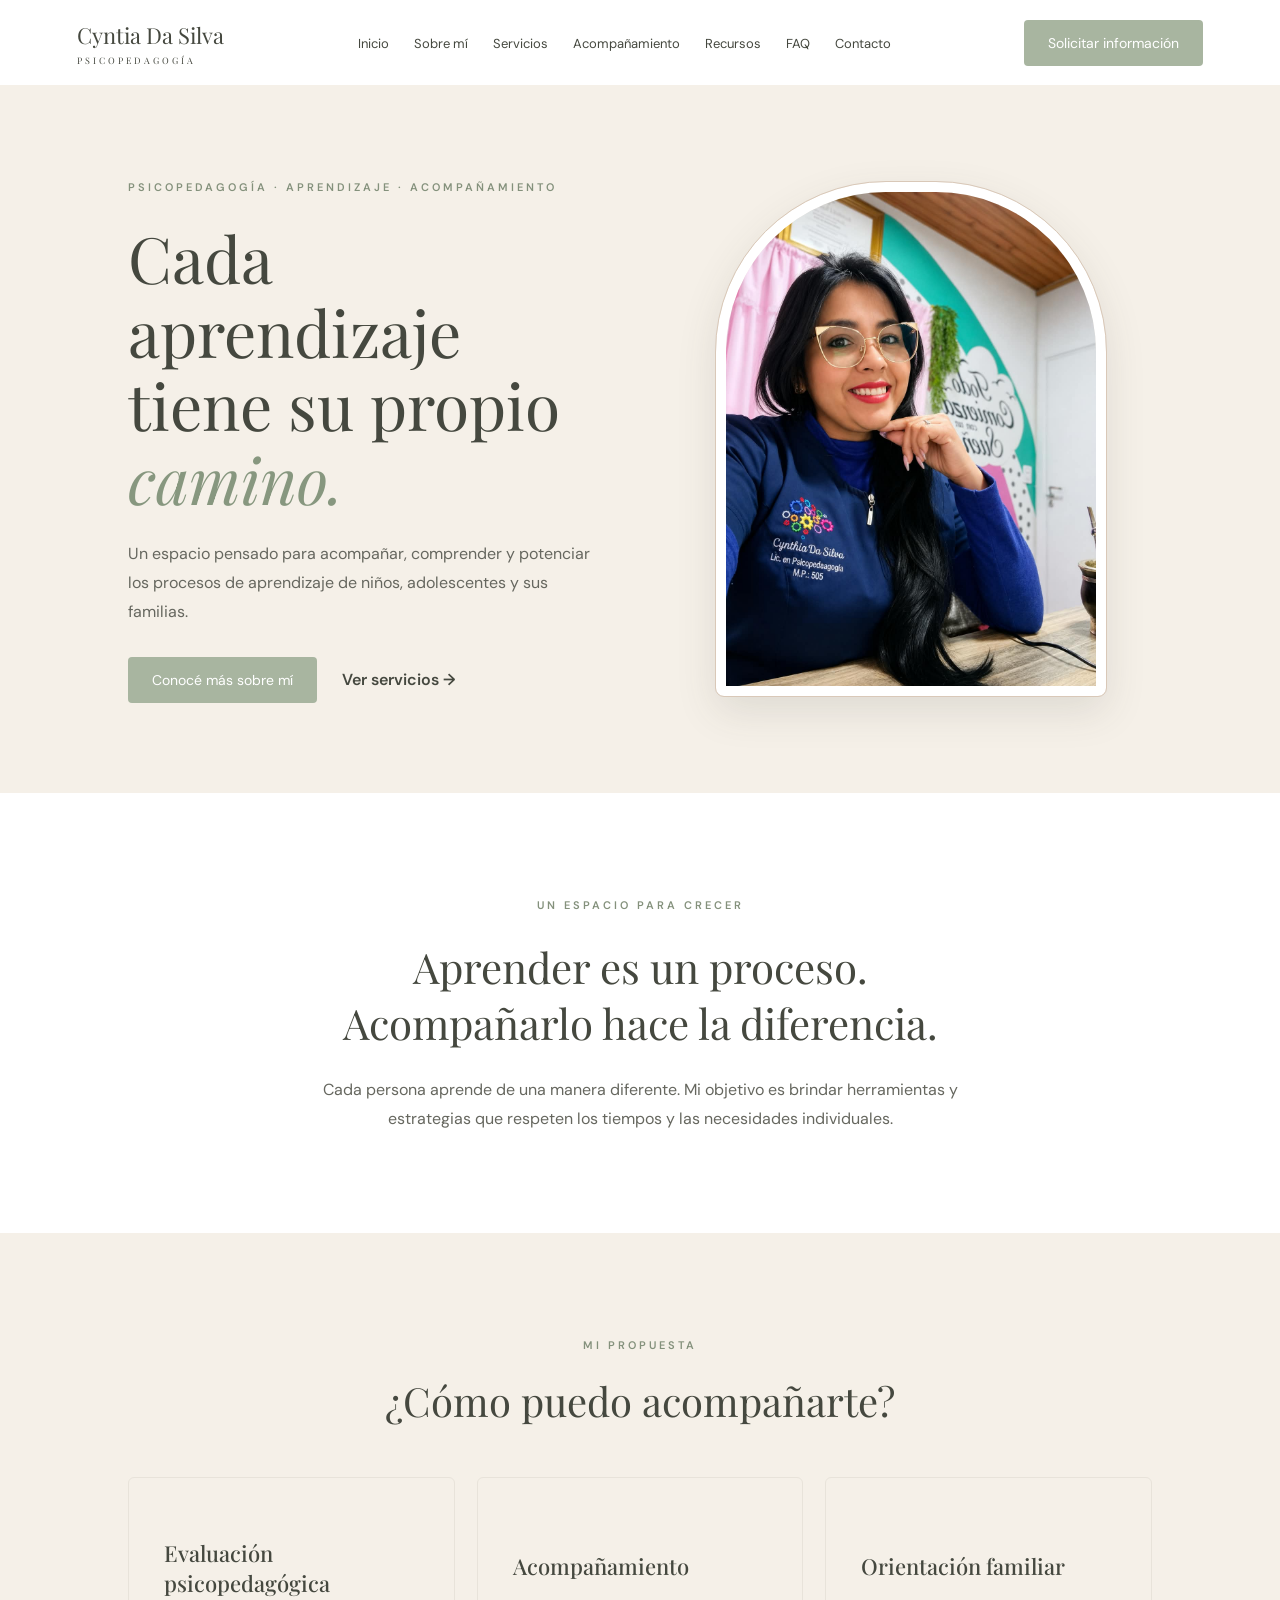
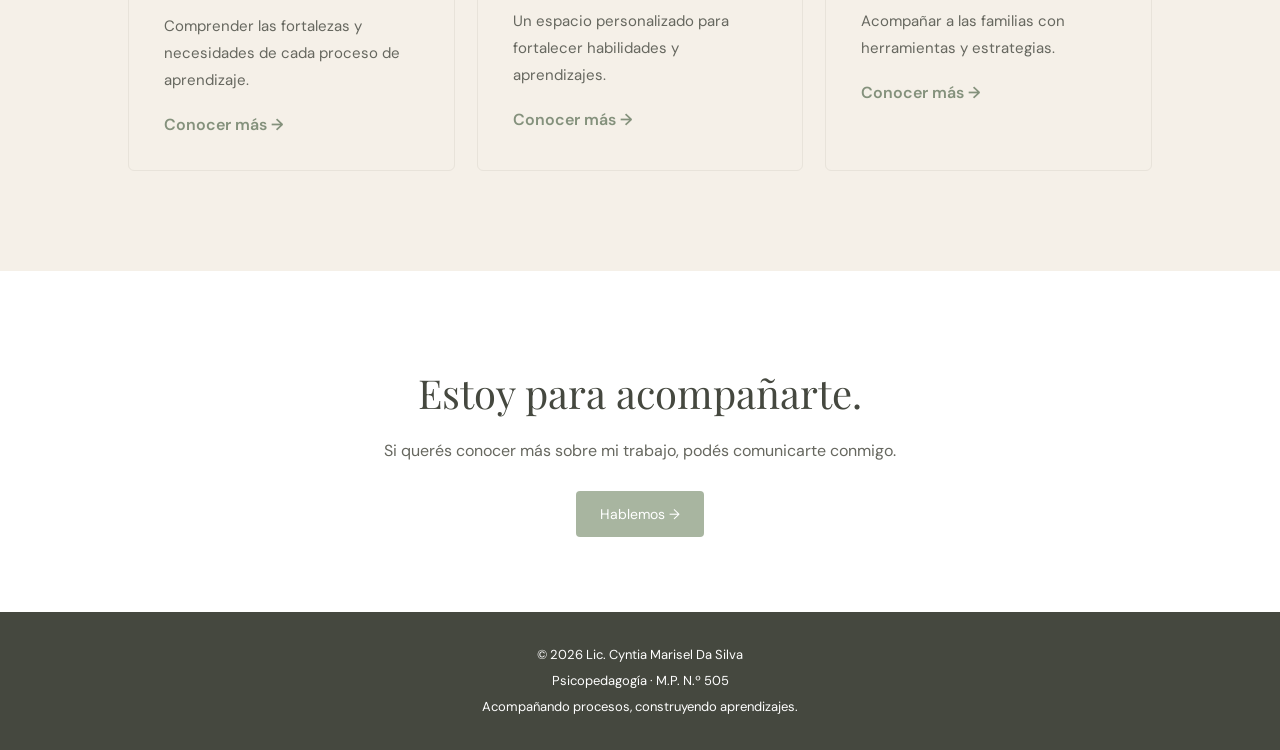
==== commit 4f540a0d: "Corrección del encabezado de inicio" ====
--- a/index.html
+++ b/index.html
@@ -20,7 +20,7 @@
 
 <body>
 
-    <!-- ENCABEZADO -->
+ <!-- ENCABEZADO -->
 <header class="site-header">
 
     <a href="index.html" class="logo">
@@ -50,12 +50,11 @@
 
     </nav>
 
+    <a href="contacto.html" class="nav-button">
+        Solicitar información
+    </a>
+
 </header>
-        <a href="contacto.html" class="nav-button">
-            Solicitar información
-        </a>
-
-    </header>
 
 
     <!-- PRESENTACIÓN PRINCIPAL -->
